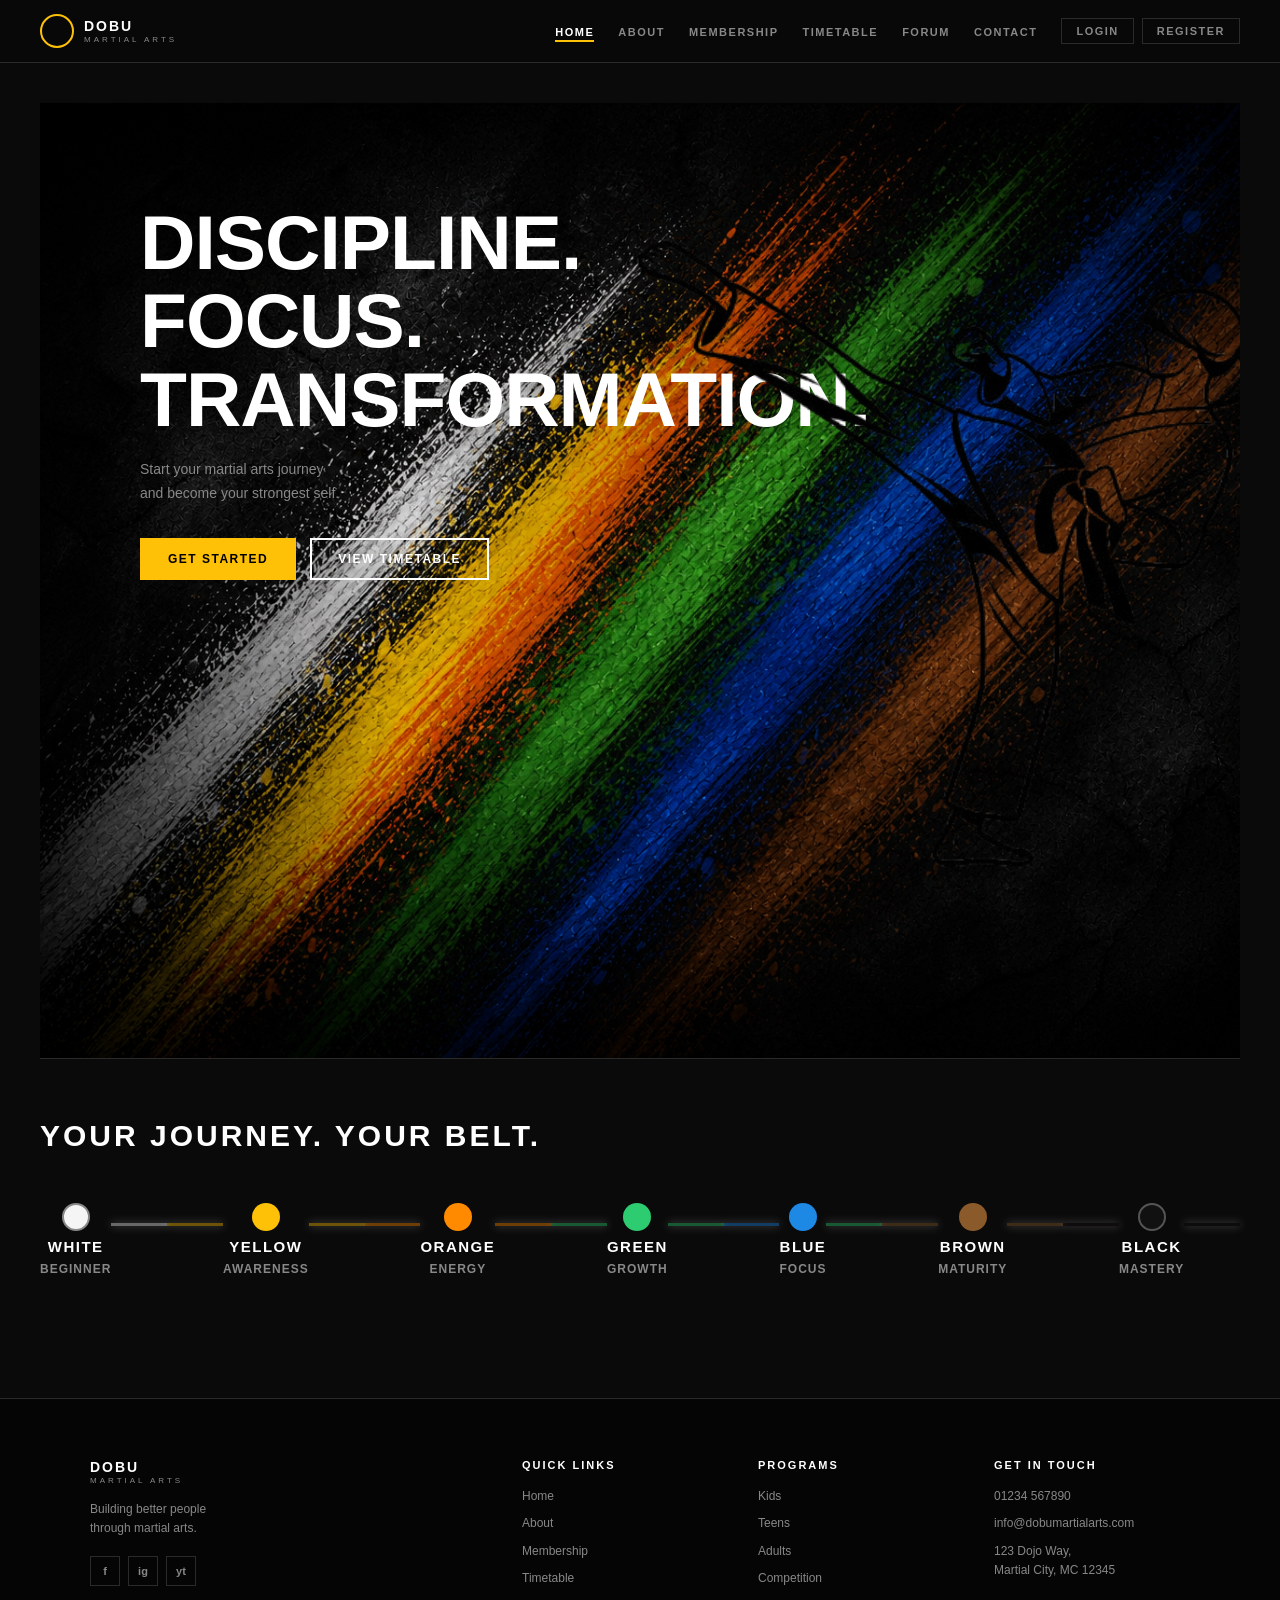
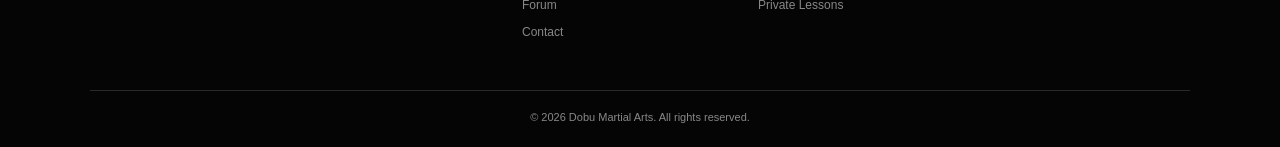
==== index.html @ d758d4b1 "removed sub folder" ====
<!DOCTYPE html>
<html lang="en">
<head>
  <meta charset="UTF-8">
  <meta name="viewport" content="width=device-width, initial-scale=1.0">
  <title>DoBu Martial Arts</title>
  <link rel="stylesheet" href="style.css">
</head>
<body>

<!-- ===== NAVIGATION ===== -->
<nav class="navbar">
  <div class="nav-logo">
    <div class="logo-circle"></div>
    <div class="logo-text">
      <span class="logo-name">DOBU </span>
      <span class="logo-tagline">MARTIAL ARTS</span>
    </div>
  </div>
  <ul class="nav-links">
    <li><a href="index.html" class="nav-active">HOME</a></li>
    <li><a href="about.html">ABOUT</a></li>
    <li><a href="membership.html">MEMBERSHIP</a></li>
    <li><a href="mytimetable.html">TIMETABLE</a></li>
    <li><a href="forum.html">FORUM</a></li>
    <li><a href="contact.html">CONTACT</a></li>
    <li id="auth-buttons"></li>

  </ul>
</nav>

<!-- ===== SECTION 1: HERO ===== -->
<section id="hero" class="hero">
  
  <!-- =====  TOP of HERO ===== -->
<div id="hero_background">
  <div class="hero-content">
   <div class="hero-text"> 
      <h1 class="hero-title">
        DISCIPLINE.<br>
        FOCUS.<br>
        TRANSFORMATION.
      </h1>
      <p class="hero-sub">Start your martial arts journey<br>and become your strongest self.</p>
      <div class="hero-buttons">
        <a href="membership.html" class="btn btn-yellow" id="get-started-btn">GET STARTED</a>
        <a href="mytimetable.html" class="btn btn-outline">VIEW TIMETABLE</a>
      </div>
    </div>
    <div class="hero-photo">
      <img src= "girl hero.png" class=" hero-photo-placeholder" alt="Martial artist in fighting stance">
  </div>
  </div>
  </div>
   <!-- =====  Bottom of HERO ===== -->
  <!-- Belt Progression Bar -->
  <div class="belt-progression">
    <p class="belt-label">YOUR JOURNEY. YOUR BELT.</p>
    <div class="belt-timeline">
      <div class="belt-stop">
        <div class="belt-dot" style="background:#F5F5F5; border:2px solid #888;"></div>
      <span class="belt-name">WHITE</span>
        <span class="belt-rank">BEGINNER</span>
        
      </div>
      <div class="belt-line" style="background:#F5F5F5; opacity:0.4;"></div>
      <div class="belt-line" style="background:#FFC107; opacity:0.4;"></div>
      <div class="belt-stop">
        <div class="belt-dot" style="background:#FFC107;"></div>
        <span class="belt-name">YELLOW</span>
        <span class="belt-rank">AWARENESS</span>
      </div>
      <div class="belt-line" style="background:#FFC107; opacity:0.4;"></div>
      <div class="belt-line" style="background:#FF8A00; opacity:0.4; "></div>
      <div class="belt-stop">
        <div class="belt-dot" style="background:#FF8A00; "></div>
        <span class="belt-name">ORANGE</span>
        <span class="belt-rank">ENERGY</span>
      </div>
      <div class="belt-line" style="background:#FF8A00;"></div>
      <div class="belt-line" style="background:#2ECC71;"></div>
      <div class="belt-stop">
        <div class="belt-dot" style="background:#2ECC71;"></div>
        <span class="belt-name">GREEN</span>
        <span class="belt-rank">GROWTH</span>
      </div>
      <div class="belt-line" style="background:#2ECC71; opacity:0.4;"></div>
      <div class="belt-line" style="background:#1E88E5;"></div>
      <div class="belt-stop">
        <div class="belt-dot" style="background:#1E88E5;"></div>
        <span class="belt-name">BLUE</span>
        <span class="belt-rank">FOCUS</span>
      </div>
      <div class="belt-line" style="background:#2ECC71; opacity:0.4;"></div>
      <div class="belt-line" style="background:#8B5A2B;"></div>
      <div class="belt-stop">
        <div class="belt-dot" style="background:#8B5A2B;"></div>
        <span class="belt-name">BROWN</span>
        <span class="belt-rank">MATURITY</span>
      </div>
      <div class="belt-line" style="background:#8B5A2B; opacity:0.4;"></div>
      <div class="belt-line" style="background:#141010;"></div>
      <div class="belt-stop">
        <div class="belt-dot" style="background:#111111; border:2px solid #555;"></div>
        <span class="belt-name">BLACK</span>
        <span class="belt-rank">MASTERY</span>
      </div>
      <div class="belt-line" style="background:#111111; opacity:0.4;"></div>
    </div>
  </div>
</section>

<!-- ===== FOOTER ===== -->
<footer class="footer">
  <div class="footer-grid">
    <div class="footer-brand">
      <div class="logo-text">
        <span class="logo-name">DOBU </span>
        <span class="logo-tagline">MARTIAL ARTS</span>
      </div>
      <p>Building better people<br>through martial arts.</p>
      <div class="footer-social">
        <a href="#">f</a>
        <a href="#">ig</a>
        <a href="#">yt</a>
      </div>
    </div>

    <div class="footer-col">
      <h4>QUICK LINKS</h4>
      <a href="index.html">Home</a>
      <a href="about.html">About</a>
      <a href="membership.html">Membership</a>
      <a href="mytimetable.html">Timetable</a>
      <a href="forum.html">Forum</a>
      <a href="contact.html">Contact</a>
    </div>

    <div class="footer-col">
      <h4>PROGRAMS</h4>
      <a href="#">Kids</a>
      <a href="#">Teens</a>
      <a href="#">Adults</a>
      <a href="#">Competition</a>
      <a href="#">Private Lessons</a>
    </div>

    <div class="footer-col">
      <h4>GET IN TOUCH</h4>
      <p>01234 567890</p>
      <p>info@dobumartialarts.com</p>
      <p>123 Dojo Way,<br>Martial City, MC 12345</p>
    </div>
  </div>

  <div class="footer-bottom">
    <p>© 2026 Dobu Martial Arts. All rights reserved.</p>
  </div>
</footer>

<script src="script.js"></script>
</body>
</html>
---- style.css ----
/* =============================================
   BELT COLOUR SYSTEM (used as design tokens)
   WHITE   #F5F5F5  — Beginner
   YELLOW  #FFC107  — Awareness
   ORANGE  #FF8A00  — Energy
   GREEN   #2ECC71  — Growth
   BLUE    #1E88E5  — Focus
   BROWN   #8B5A2B  — Maturity
   BLACK   #111111  — Mastery
   ============================================= */

:root {
  --white-belt:  #F5F5F5;
  --yellow-belt: #FFC107;
  --orange-belt: #FF8A00;
  --green-belt:  #2ECC71;
  --blue-belt:   #1E88E5;
  --brown-belt:  #8B5A2B;
  --black-belt:  #111111;

  --bg:          #0a0a0a;
  --bg-card:     #181818;
  --border:      #2a2a2a;
  --text:        #ffffff;
  --text-muted:  #888888;
}

/* ===== RESET ===== */
*, *::before, *::after { box-sizing: border-box; margin: 0; padding: 0; }
html { scroll-behavior: smooth; }

body {
  font-family: Arial, sans-serif;
  background: var(--bg);
  color: var(--text);
  padding: 0;
}

/* ===== NAVIGATION ===== */
.navbar {
  display: flex;
  align-items: center;
  justify-content: space-between;
  padding: 14px 40px;
  background: #080808;
  border-bottom: 1px solid var(--border);
  position: sticky;
  top: 0;
  z-index: 999;
}

.nav-logo {
  display: flex;
  align-items: center;
  gap: 10px;
}

.logo-circle {
  width: 34px;
  height: 34px;
  border-radius: 50%;
  border: 2px solid var(--yellow-belt);
  flex-shrink: 0;
}

.logo-text {
  display: flex;
  flex-direction: column;
  line-height: 1.2;
}

.logo-name {
  font-size: 14px;
  font-weight: 900;
  letter-spacing: 2px;
  color: var(--text);
}

.logo-tagline {
  font-size: 8px;
  letter-spacing: 3px;
  color: var(--text-muted);
  text-transform: uppercase;
}

.nav-links {
  list-style: none;
  display: flex;
  align-items: center;
  gap: 24px;
}

.nav-links a {
  text-decoration: none;
  font-size: 11px;
  font-weight: 700;
  letter-spacing: 1.5px;
  color: var(--text-muted);
  transition: color 0.2s;
}

.nav-links a:hover { color: var(--text); }

.nav-links a.nav-active {
  color: var(--text);
  border-bottom: 2px solid var(--yellow-belt);
  padding-bottom: 2px;
}

.btn-logout {
  background: transparent;
  border: 1px solid var(--border);
  color: var(--text-muted);
  font-size: 11px;
  font-weight: 700;
  letter-spacing: 1.5px;
  padding: 6px 14px;
  cursor: pointer;
  transition: all 0.2s;
}

.btn-logout:hover {
  border-color: var(--text-muted);
  color: var(--text);
}

/* ===== BUTTONS ===== */
.btn {
  display: inline-block;
  padding: 12px 26px;
  font-size: 12px;
  font-weight: 700;
  letter-spacing: 1.5px;
  text-decoration: none;
  cursor: pointer;
  border: 2px solid transparent;
  transition: opacity 0.2s, transform 0.1s;
  text-align: center;
}

.btn:hover { opacity: 0.88; transform: translateY(-1px); }

.btn-yellow { background: var(--yellow-belt); color: #000; }
.btn-green  { background: var(--green-belt);  color: #000; }
.btn-blue   { background: var(--blue-belt);   color: #fff; }
.btn-white  { background: var(--white-belt);  color: #000; }

.btn-outline {
  background: transparent;
  border-color: var(--text);
  color: var(--text);
}

.btn-outline:hover {
  background: var(--text);
  color: #000;
}
#auth-buttons {
  display: flex;
  align-items: center;
  gap: 0.5rem;
}

.full-width { width: 100%; }

#hero_background
{
  background-size: cover;
  background-position: center;
  background-image:
  linear-gradient(to right, 
      rgba(0,0,0,0.8) 0%,      /* dark on left for text readability */
      rgba(0,0,0,0.05) 30%,     /* lighter in middle where figure is */
      rgba(0,0,0,0.3) 100%),   /* slightly darker on right edge */
  url('Hero Background.png');
  
  padding: 100px 100px;
  min-height: 85vh;
  margin: 0%;
  box-sizing: border-box;
  align-items: center;
  display: flex;
  position: relative;
  overflow: hidden;
  
}

/* ===== HERO ===== */
.hero {
  min-height: 100vh;
  position: relative;
  display: flex;
  flex-direction: column;
  justify-content: center;
  overflow: hidden;
  padding: 40px;
}
@media (max-width: 768px) {
    .hero {
        background-position: center top;
        background-size: cover;
        min-height: 100vh;
    }
}

.hero-content {
  position: relative;
  z-index: 2;
  width: 100%;
  display: flex;
  flex-direction: row;
  align-items: stretch;
  justify-content: space-between;
  gap: 60px;
}
.hero-text{
  display: flex;
  flex-direction: column;
  justify-content: left;
  max-width: 550px;
}

.hero-title {
  font-size: clamp(48px, 6vw, 80px);
  font-weight: 900;
  line-height: 1.02;
  letter-spacing: -1px;
  text-transform: uppercase;
  margin-bottom: 20px;
}

.hero-sub {
  font-size: 14px;
  color: var(--text-muted);
  line-height: 1.7;
  margin-bottom: 32px;
}

.hero-buttons {
  display: flex;
  gap: 14px;
  flex-wrap: wrap;
}
.hero-photo {
  flex-shrink: 0;
  display: flex;
 
  flex-direction: right center;
  
  align-items: center;
  justify-content: center;
  transform: translateX(-145px); /* move left toward the splash */
}
.hero-photo-placeholder{
  width: 700px;
  height: 100%;
  min-height: 720px;
  min-width:  700px;
  

}

@media (max-width: 768px) {
    #hero_background {
        padding: 60px 20px;
    }

    .hero-content {
        flex-direction: column;
    }

    .hero-text {
        max-width: 100%;
    }

    .hero-photo {
        transform: none;
        width: 100%;
    }

    .hero-photo-placeholder {
        width: 100%;
        height: auto;
        min-width: unset;
        min-height: 400px;

    }
    body {
        overflow-x: hidden;
    }
    
    #hero_background {
        width: 100%;
        padding: 60px 20px;
    }

}

/* Belt progression timeline */
.belt-progression {
  position: relative;
  z-index: 2;
  margin-top: 0;
  padding-top: 60px;
  padding-bottom: 60px;
  border-top: 1px solid var(--border);
  height: 300px;
}

.belt-label {
  font-size: 30px;
  font-weight: bolder;
  
  letter-spacing: 3px;
  color: var(--text-light);
  margin-bottom: 50px;
}

.belt-timeline {
  display: flex;
  align-items: center;
  width: 100%;
}

.belt-stop {
  display: flex;
  flex-direction: column;
  align-items: center;
  gap: 7px;
  min-width: 30px;;
  
}

.belt-dot {
  width: 28px;
  height: 28px;
  border-radius: 50%;
  transition: transform 0.2s;
}



.belt-name {
  font-size: 15px;
  font-weight: 700;
  letter-spacing: 1.5px;
}

.belt-rank {
  font-size: 12px;
  color: var(--text-muted);
  letter-spacing: 1px;
  font-weight: bold;
  
}

.belt-line {
  flex: 1;
  height: 3px;
  background: white;
  margin-top: -30px;
  width: 10px;
  opacity: 0.4 ;
  min-width: 50px;
  border-color: #888888;
  box-shadow: 0 0 8px rgba(240, 234, 234, 0.897);
}

/* ===== ABOUT ===== */
.about {
  padding: 20px 60px;
  background: #0d0d0d;
}

.about-inner {
  display: flex;
  gap: 60px;
  align-items: center;
  max-width: 1100px;
  margin: 0 auto 20px;
  min-height: auto;
  padding: 80px 0;
}

.about-text h2 {
  font-size: 72px;
  font-weight: 900;
  letter-spacing: 4px;
  margin-bottom: 14px;
}

.accent-bar {
  width: 48px;
  height: 3px;
  margin-bottom: 22px;
}

.yellow-bar { background: var(--yellow-belt); }

.about-text p {
  font-size: 14px;
  color: var(--text-muted);
  line-height: 1.75;
  margin-bottom: 12px;
  max-width: 420px;
}

.about-photo {
  flex-shrink: 0;
}

.photo-placeholder {
  width: 510px;
  height: 430px;
  background: var(--bg-card);
  background-image: url('Cropped Background.png');
  background-size: cover;
  background-position: right;
  transform: scaleX(-1); /* flips horizontally */
  display: flex;
  align-items: center;
  justify-content: center;
  font-size: 11px;
  letter-spacing: 4px;
  color: var(--text-muted);
  border: 2px solid #3ce961;
  box-shadow: 0 0 15px rgba(23, 223, 16, 0.4),
              0 0 30px rgba(10, 95, 17, 0.2);
  
}

.green-border { border-color: var(--green-belt); }

.path-section {
  max-width: 1100px;
  margin: 0 auto;
  padding-bottom: 80px;
}

.path-heading {
  font-size: 22px;
  font-weight: 900;
  letter-spacing: 3px;
  margin-bottom: 8px;
  padding-bottom: 0px;
}
.path-intro{
  padding-left: 0;
  margin-bottom: 28px;
}
.section-sub{
  font-size: 13px;
  color: var(--text-muted);
  margin-bottom: 28px;
  margin-top: 6px;
}
.growth-grid {
  display: grid;
  grid-template-columns: repeat(4, 1fr);
  gap: 24px;
}

.growth-card {
  background: var(--bg-card);
  border: 1px solid;
  padding: 28px 20px;
  text-align: center;
  border-radius: 4px;
  transition: box-shadow 0.3s;
  height: auto;
}

.growth-icon {
  font-size: 28px;
  margin-bottom: 20px;
}

.yellow-icon { color: var(--yellow-belt); }
.orange-icon { color: var(--orange-belt); }
.green-icon  { color: var(--green-belt);  }
.blue-icon   { color: var(--blue-belt);   }

.growth-card h4 {
  font-size: 13px;
  font-weight: 900;
  letter-spacing: 2px;
  margin-bottom: 8px;
}

.growth-card p {
  font-size: 12px;
  color: var(--text-muted);
  line-height: 1.5;
}
/* ===== INSTRUCTORS ===== */
.instructors-section {
  padding: 60px  2rem 80px;
  max-width: 1100px;
  margin: 0 auto;
  border-top: 1px solid #222;
}

.instructors-grid {
  display: grid;
  grid-template-columns: repeat(3, 1fr);
  gap: 1.5rem;
  margin-top: 2rem;
}

.instructor-card {
  background: #181818;
  border: 1px solid #2a2a2a;
  border-top: 4px solid #FFC107;
  border-radius: 10px;
  padding: 1.5rem;
}

.instructor-avatar {
  width: 56px;
  height: 56px;
  border-radius: 50%;
  display: flex;
  align-items: center;
  justify-content: center;
  font-weight: 700;
  font-size: 1.1rem;
  margin-bottom: 1rem;
}

.instructor-card h4 {
  font-size: 1rem;
  letter-spacing: 0.05em;
  margin-bottom: 0.25rem;
}

.instructor-role {
  font-size: 0.8rem;
  color: #888;
  margin-bottom: 0.75rem;
}

.instructor-creds {
  list-style: none;
  padding: 0;
  margin: 0;
}

.instructor-creds li {
  font-size: 0.8rem;
  color: #aaa;
  padding: 0.2rem 0;
  border-bottom: 1px solid #222;
}

.instructor-creds li:last-child {
  border-bottom: none;
}

/* ===== ADDITIONAL SERVICES ===== */
.services-grid {
  display: grid;
  grid-template-columns: repeat(3, 1fr);
  gap: 1.5rem;
  max-width: 900px;
  margin: 1.5rem auto 0;
  padding-bottom: 30px ;
}

.service-card {
  background: #181818;
  border: 1px solid #2a2a2a;
  border-radius: 10px;
  padding: 1.5rem;
}

.service-card h4 {
  font-size: 0.85rem;
  letter-spacing: 0.1em;
  margin-bottom: 0.5rem;
}

.service-card p {
  font-size: 0.8rem;
  color: #888;
  margin-bottom: 0.75rem;
}

.service-price {
  color: #FFC107;
  font-size: 1.1rem;
  font-weight: 700;
}

/* btn-orange and btn-brown for membership cards */
.btn-orange {
  background: #FF8A00;
  color: #000;
  border: none;
}

.btn-brown {
  background: #8B5A2B;
  color: #fff;
  border: none;
}


/* ===== MEMBERSHIP ===== */
.membership {
  padding: 90px 60px;
  background: var(--bg);
  text-align: center;
}

.membership h2 {
  font-size: 38px;
  font-weight: 900;
  letter-spacing: 3px;
  margin-bottom: 10px;
}

.section-sub {
  font-size: 13px;
  color: var(--text-muted);
  margin-bottom: 40px;
}

.pricing-grid {
  display: grid;
  grid-template-columns: repeat(3, 1fr);
  gap: 14px;
  max-width: 1100px;
  margin: 0 auto 24px;
}

.pricing-card {
  background: var(--bg-card);
  border: 1px solid;
  padding: 32px 22px;
  text-align: center;
}

.pricing-card h3 {
  font-size: 13px;
  font-weight: 900;
  letter-spacing: 2px;
  margin-bottom: 6px;
}

.plan-sub {
  font-size: 11px;
  color: var(--text-muted);
  margin-bottom: 20px;
}

.plan-price {
  font-size: 46px;
  font-weight: 900;
  margin-bottom: 22px;
  line-height: 1;
}

.plan-price sup {
  font-size: 24px;
  vertical-align: super;
  line-height: 0;
}

.plan-price span {
  font-size: 14px;
  color: var(--text-muted);
  font-weight: 400;
}

.plan-features {
  list-style: none;
  text-align: left;
  margin-bottom: 26px;
}

.plan-features li {
  font-size: 12px;
  color: var(--text-muted);
  padding: 7px 0;
  border-bottom: 1px solid var(--border);
}

.plan-features li::before {
  content: '✓ ';
  color: var(--green-belt);
}

.discount-banner {
  display: flex;
  align-items: center;
  gap: 20px;
  max-width: 1100px;
  margin: 0 auto;
  background: var(--bg-card);
  border: 1px solid var(--border);
  padding: 22px 30px;
  text-align: left;
}

.discount-icon {
  font-size: 28px;
  color: var(--yellow-belt);
  flex-shrink: 0;
}

.discount-banner strong {
  display: block;
  font-size: 13px;
  letter-spacing: 1px;
  margin-bottom: 4px;
}

.discount-banner p {
  font-size: 12px;
  color: var(--text-muted);
}

/* ===== TIMETABLE PREVIEW ===== */
.timetable-preview {
  padding: 90px 60px;
  background: #0d0d0d;
  text-align: center;
}

.timetable-preview h2 {
  font-size: 38px;
  font-weight: 900;
  letter-spacing: 3px;
  margin-bottom: 10px;
}

.timetable-table-wrap {
  overflow-x: auto;
  margin: 30px 0;
}

.timetable-table {
  width: 100%;
  border-collapse: collapse;
  font-size: 12px;
  text-align: center;
  table-layout: fixed;
}

.timetable-table th {
  background: var(--bg-card);
  padding: 16px 18px;
  font-size: 11px;
  font-weight: 700;
  letter-spacing: 2px;
  border: 1px solid var(--border);
  text-align: center;
  color: var(--text-muted);
}

.timetable-table td {
  padding: 0;
  border: 1px solid var(--border);
  min-width: 100px;
  height: 70px;
}

.time-col {
  font-size: 11px;
  color: var(--text-muted);
  white-space: nowrap;
  padding: 0 16px;
}

.class-tag {
  display: flex;
  padding: 0;
  font-size: 10px;
  font-weight: 700;
  letter-spacing: 1px;
  border-radius: 2px;
  align-items: center;
  justify-content: center;
  width: 96%;
  height: 55px;

}

.class-tag.jiu-jitsu    { background: rgba(30,136,229,0.15);  color: #1E88E5; }
.class-tag.karate       { background: rgba(230,57,70,0.15);   color: #E63946; }
.class-tag.judo         { background: rgba(255,193,7,0.15);   color: #FFC107; }
.class-tag.muay-thai    { background: rgba(255,138,0,0.15);   color: #FF8A00; }
.class-tag.kids         { background: rgba(46,204,113,0.15);  color: #2ECC71; }
.class-tag.private      { background: rgba(155,89,182,0.15);  color: #9B59B6; }
.class-tag.open-mat     { background: rgba(136,136,136,0.15); color: #888888; }

/* ===== CONTACT + FORUM ===== */
.contact-forum {
  padding: 90px 60px;
  background: var(--bg);
  display: grid;
  grid-template-columns: 1fr 1fr;
  gap: 60px;
  max-width: 1200px;
  margin: 0 auto;
}

.contact-col h2,
.forum-col h2 {
  font-size: 26px;
  font-weight: 900;
  letter-spacing: 2px;
  margin-bottom: 14px;
}

.contact-list {
  margin: 20px 0;
}

.contact-item {
  display: flex;
  align-items: flex-start;
  gap: 14px;
  padding: 14px 0;
  border-bottom: 1px solid var(--border);
  font-size: 13px;
  color: var(--text-muted);
}

.ci-icon {
  font-size: 16px;
  flex-shrink: 0;
  margin-top: 1px;
}

.contact-item strong { color: var(--text); }

.contact-col .btn { margin-top: 22px; }

/* Forum list */
.forum-list {
  border: 1px solid var(--border);
  margin: 22px 0;
}

.forum-row {
  display: flex;
  align-items: center;
  gap: 16px;
  padding: 18px 20px;
  border-bottom: 1px solid var(--border);
  transition: background 0.15s;
}

.forum-row:last-child { border-bottom: none; }
.forum-row:hover { background: var(--bg-card); }

.forum-icon {
  font-size: 22px;
  color: var(--text-muted);
  flex-shrink: 0;
}

.forum-info {
  flex: 1;
  display: flex;
  flex-direction: column;
  gap: 4px;
}

.forum-info strong { font-size: 13px; }
.forum-info span   { font-size: 11px; color: var(--text-muted); }

.forum-meta {
  display: flex;
  flex-direction: column;
  align-items: flex-end;
  gap: 5px;
}

.forum-count {
  width: 28px;
  height: 28px;
  border-radius: 50%;
  display: flex;
  align-items: center;
  justify-content: center;
  font-size: 11px;
  font-weight: 700;
}

.forum-time { font-size: 10px; color: var(--text-muted); }

/* ===== FOOTER ===== */
.footer {
  background: #050505;
  border-top: 1px solid var(--border);
  padding: 60px 60px 24px;
}

.footer-grid {
  display: grid;
  grid-template-columns: 2fr 1fr 1fr 1fr;
  gap: 40px;
  max-width: 1100px;
  margin: 0 auto 40px;
}

.footer-brand p {
  font-size: 12px;
  color: var(--text-muted);
  margin-top: 14px;
  line-height: 1.6;
}

.footer-social {
  display: flex;
  gap: 8px;
  margin-top: 18px;
}

.footer-social a {
  display: inline-flex;
  align-items: center;
  justify-content: center;
  width: 30px;
  height: 30px;
  border: 1px solid var(--border);
  color: var(--text-muted);
  text-decoration: none;
  font-size: 11px;
  font-weight: 700;
  transition: all 0.2s;
}

.footer-social a:hover {
  border-color: var(--yellow-belt);
  color: var(--yellow-belt);
}

.footer-col h4 {
  font-size: 11px;
  font-weight: 700;
  letter-spacing: 2px;
  margin-bottom: 16px;
  color: var(--text);
}

.footer-col a,
.footer-col p {
  display: block;
  font-size: 12px;
  color: var(--text-muted);
  text-decoration: none;
  margin-bottom: 8px;
  line-height: 1.6;
  transition: color 0.2s;
}

.footer-col a:hover { color: var(--text); }

.footer-bottom {
  max-width: 1100px;
  margin: 0 auto;
  padding-top: 20px;
  border-top: 1px solid var(--border);
  text-align: center;
}

.footer-bottom p {
  font-size: 11px;
  color: var(--text-muted);
}

/* ===== LEGACY: keep .box and .slot for other pages ===== */
.box {
  background: var(--bg-card);
  padding: 20px;
  max-width: 300px;
  border: 1px solid var(--border);
}

.slot {
  background: var(--bg-card);
  padding: 10px;
  margin-bottom: 10px;
  display: flex;
  justify-content: space-between;
  max-width: 500px;
  border: 1px solid var(--border);
}
/* ===== LOGIN PAGE ===== */
.login-page {
  display: flex;
  align-items: center;
  justify-content: center;
  min-height: 100vh;
  background: #0a0a0a;
}

.login-card {
  background: #181818;
  border: 1px solid #2a2a2a;
  border-radius: 12px;
  padding: 2.5rem 2rem;
  width: 100%;
  max-width: 400px;
}

.login-input {
  width: 100%;
  padding: 0.75rem 1rem;
  margin-bottom: 1rem;
  background: #111;
  border: 1px solid #333;
  border-radius: 6px;
  color: #fff;
  font-size: 0.95rem;
  box-sizing: border-box;
}

.login-input:focus {
  outline: none;
  border-color: #FFC107;
}

/* ===== LOGIN / REGISTER SHARED ===== */
.login-card-logo {
  justify-content: center;
  margin-bottom: 1.5rem;
}

.login-card-title {
  text-align: center;
  letter-spacing: 0.15em;
  margin-bottom: 0.25rem;
}

.login-subtitle {
  text-align: center;
  color: #888;
  margin-bottom: 2rem;
  font-size: 0.85rem;
}

.login-btn {
  width: 100%;
  margin-top: 1rem;
}

.login-footer {
  text-align: center;
  margin-top: 1.5rem;
  font-size: 0.85rem;
  color: #888;
}

.login-link {
  color: #FFC107;
}

.login-error {
  color: #e74c3c;
  text-align: center;
  margin-top: 1rem;
  font-size: 0.85rem;
}

/* ===== MY ACCOUNT PAGE ===== */
.account-section {
  max-width: 1000px;
  margin: 0 auto;
  padding: 4rem 2rem;
}

.account-grid {
  display: flex;
  gap: 2rem;
  align-items: flex-start;
}

.account-card {
  flex: 1;
  background: #181818;
  border: 1px solid #2a2a2a;
  border-radius: 12px;
  padding: 2rem;
}

.membership-value {
  color: #FFC107;
  font-size: 1.1rem;
  margin-top: 0.5rem;
}

#auth-buttons {
  display: flex;
  align-items: center;
  gap: 0.5rem;
}
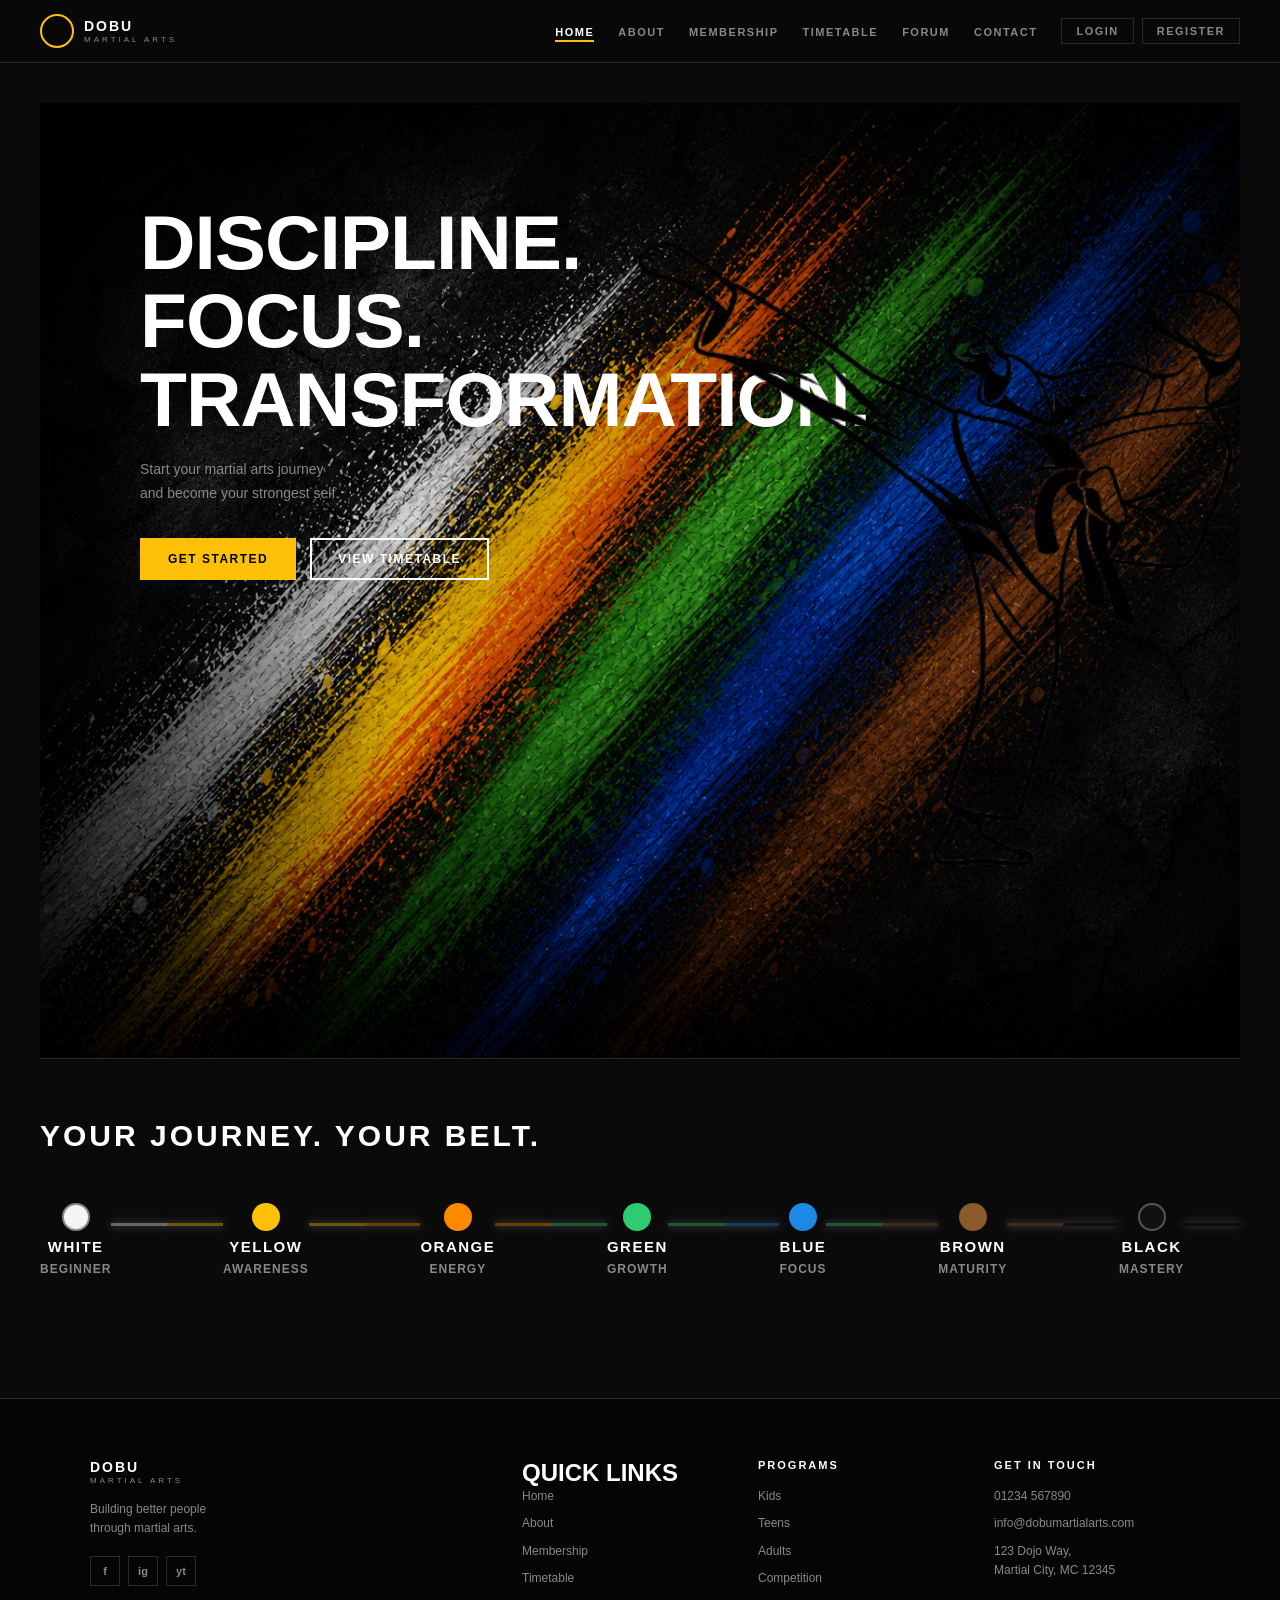
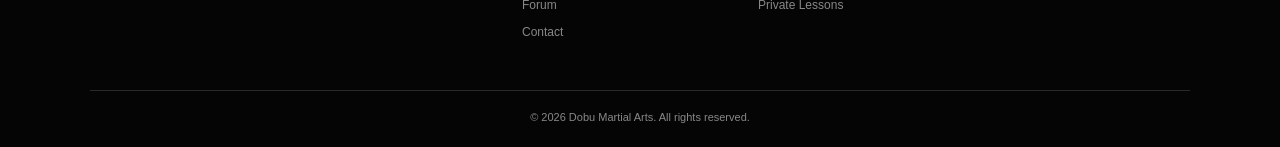
==== commit 05fad00a: "Fixed HTML validation errors" ====
--- a/index.html
+++ b/index.html
@@ -48,7 +48,7 @@
       </div>
     </div>
     <div class="hero-photo">
-      <img src= "girl hero.png" class=" hero-photo-placeholder" alt="Martial artist in fighting stance">
+      <img src= "girl-hero.png" class=" hero-photo-placeholder" alt="Martial artist in fighting stance">
   </div>
   </div>
   </div>
@@ -127,7 +127,7 @@
     </div>
 
     <div class="footer-col">
-      <h4>QUICK LINKS</h4>
+      <h2>QUICK LINKS</h4>
       <a href="index.html">Home</a>
       <a href="about.html">About</a>
       <a href="membership.html">Membership</a>
--- a/style.css
+++ b/style.css
@@ -243,10 +243,7 @@
 }
 .hero-photo {
   flex-shrink: 0;
-  display: flex;
- 
-  flex-direction: right center;
-  
+  display: flex;  
   align-items: center;
   justify-content: center;
   transform: translateX(-145px); /* move left toward the splash */
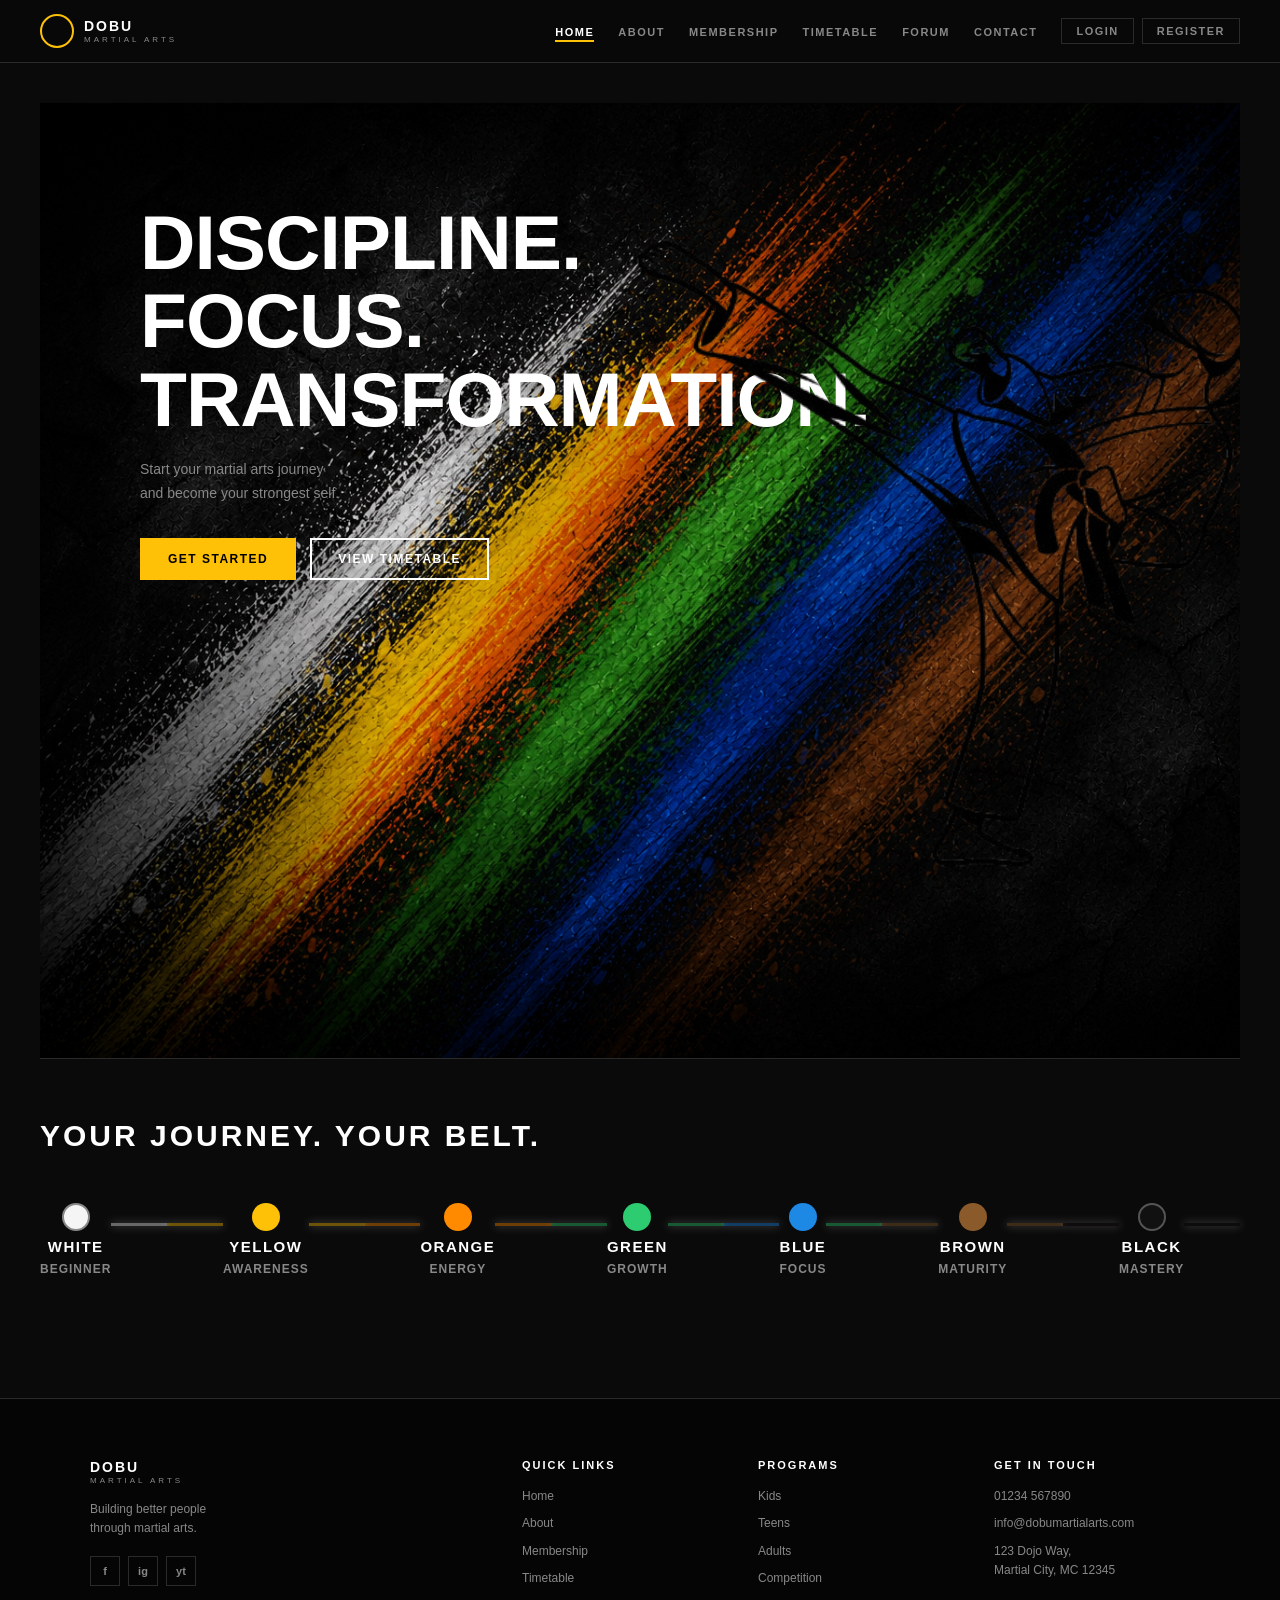
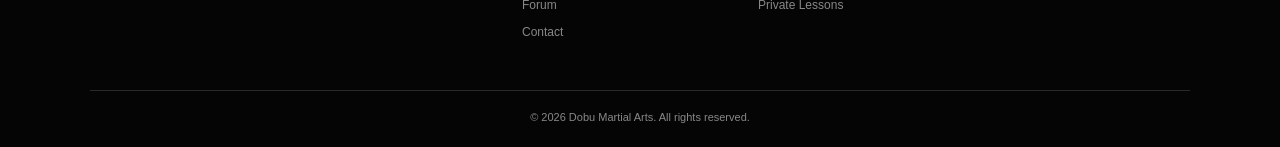
==== commit 8484bf35: "Reversed some HTML changes" ====
--- a/index.html
+++ b/index.html
@@ -124,10 +124,14 @@
         <a href="#">ig</a>
         <a href="#">yt</a>
       </div>
+      
     </div>
 
+
     <div class="footer-col">
-      <h2>QUICK LINKS</h4>
+      <h2 class="sr-only">Footer</h2>
+      <h3 class="sr-only">Footer</h3> 
+      <h4>QUICK LINKS</h4>
       <a href="index.html">Home</a>
       <a href="about.html">About</a>
       <a href="membership.html">Membership</a>
--- a/style.css
+++ b/style.css
@@ -185,6 +185,7 @@
   
 }
 
+
 /* ===== HERO ===== */
 .hero {
   min-height: 100vh;
@@ -1095,3 +1096,11 @@
   align-items: center;
   gap: 0.5rem;
 }
+.sr-only {
+    position: absolute;
+    width: 1px;
+    height: 1px;
+    overflow: hidden;
+    clip: rect(0,0,0,0);
+    white-space: nowrap;
+}
